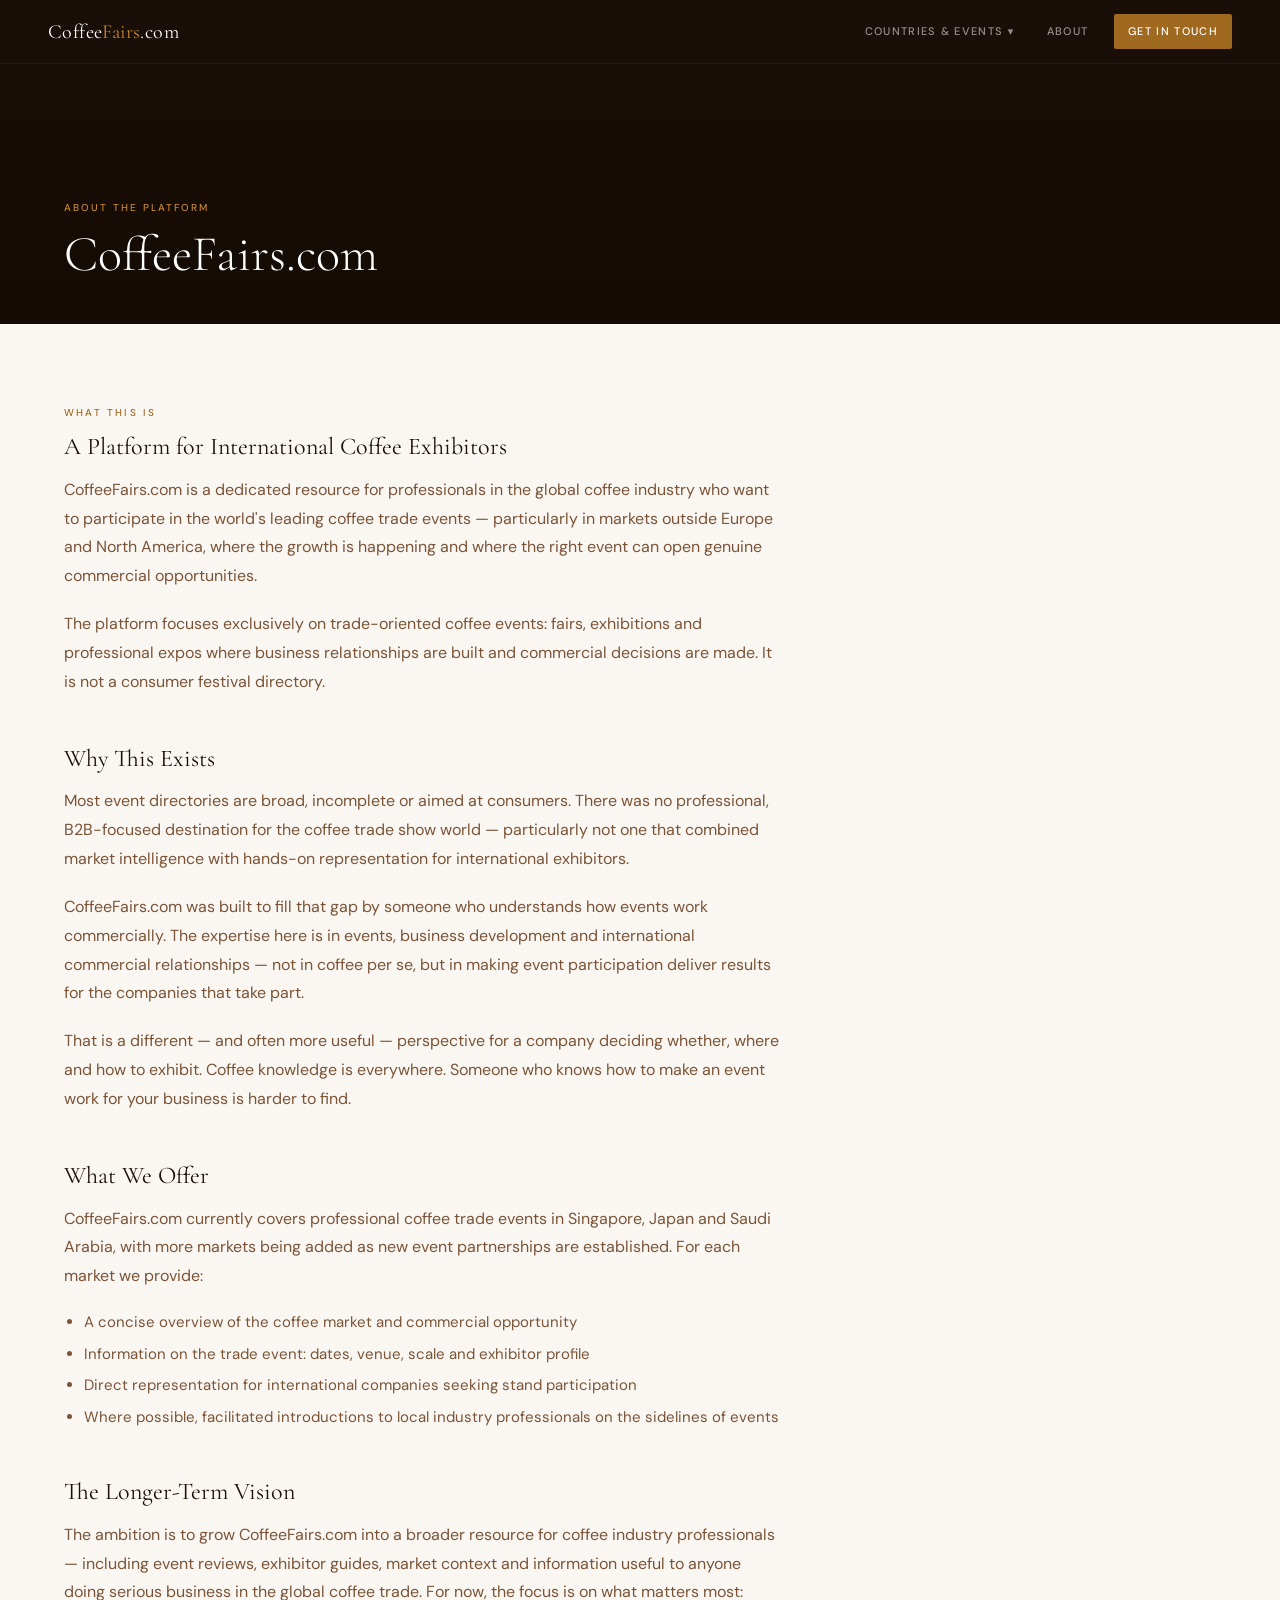
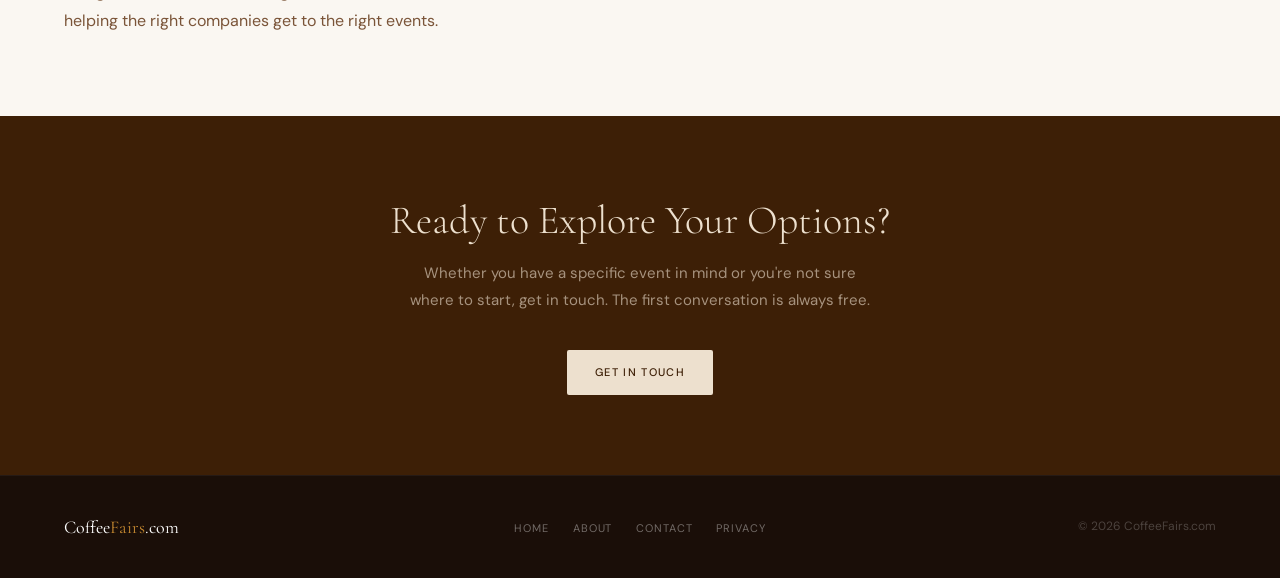
==== about.html @ 6b7633bc "Add files via upload" ====
<!DOCTYPE html>
<html lang="en">
<head>
  <meta charset="UTF-8">
  <meta name="viewport" content="width=device-width, initial-scale=1.0">
  <meta name="description" content="About CoffeeFairs.com — a platform connecting international companies with professional coffee trade shows across emerging markets.">
  <title>About — CoffeeFairs.com</title>
  <link rel="stylesheet" href="style.css">
</head>
<body>

  <nav class="nav">
    <a class="nav-logo" href="index.html">Coffee<span>Fairs</span>.com</a>
    <ul class="nav-links">
      <li class="nav-dropdown">
        <a href="#">Countries &amp; Events ▾</a>
        <ul class="nav-dropdown-menu">
          <li><a href="singapore.html">Singapore</a></li>
          <li><a href="japan.html">Japan</a></li>
          <li><a href="saudi-arabia.html">Saudi Arabia</a></li>
        </ul>
      </li>
      <li><a href="about.html">About</a></li>
      <li><a href="contact.html" class="nav-cta">Get in Touch</a></li>
    </ul>
  </nav>

  <div class="page-hero">
    <div class="page-hero-content">
      <div class="page-hero-label">About the Platform</div>
      <h1>CoffeeFairs.com</h1>
    </div>
  </div>

  <section class="section bg-cream">
    <div class="text-page">

      <div class="section-label">What This Is</div>
      <h2 class="section-title" style="margin-top:0;">A Platform for International Coffee Exhibitors</h2>
      <p>CoffeeFairs.com is a dedicated resource for professionals in the global coffee industry who want to participate in the world's leading coffee trade events — particularly in markets outside Europe and North America, where the growth is happening and where the right event can open genuine commercial opportunities.</p>
      <p>The platform focuses exclusively on trade-oriented coffee events: fairs, exhibitions and professional expos where business relationships are built and commercial decisions are made. It is not a consumer festival directory.</p>

      <h2>Why This Exists</h2>
      <p>Most event directories are broad, incomplete or aimed at consumers. There was no professional, B2B-focused destination for the coffee trade show world — particularly not one that combined market intelligence with hands-on representation for international exhibitors.</p>
      <p>CoffeeFairs.com was built to fill that gap by someone who understands how events work commercially. The expertise here is in events, business development and international commercial relationships — not in coffee per se, but in making event participation deliver results for the companies that take part.</p>
      <p>That is a different — and often more useful — perspective for a company deciding whether, where and how to exhibit. Coffee knowledge is everywhere. Someone who knows how to make an event work for your business is harder to find.</p>

      <h2>What We Offer</h2>
      <p>CoffeeFairs.com currently covers professional coffee trade events in Singapore, Japan and Saudi Arabia, with more markets being added as new event partnerships are established. For each market we provide:</p>
      <ul>
        <li>A concise overview of the coffee market and commercial opportunity</li>
        <li>Information on the trade event: dates, venue, scale and exhibitor profile</li>
        <li>Direct representation for international companies seeking stand participation</li>
        <li>Where possible, facilitated introductions to local industry professionals on the sidelines of events</li>
      </ul>

      <h2>The Longer-Term Vision</h2>
      <p>The ambition is to grow CoffeeFairs.com into a broader resource for coffee industry professionals — including event reviews, exhibitor guides, market context and information useful to anyone doing serious business in the global coffee trade. For now, the focus is on what matters most: helping the right companies get to the right events.</p>

    </div>
  </section>

  <section class="cta-band">
    <h2>Ready to Explore Your Options?</h2>
    <p>Whether you have a specific event in mind or you're not sure where to start, get in touch. The first conversation is always free.</p>
    <a href="contact.html" class="btn btn-cream">Get in Touch</a>
  </section>

  <footer class="footer">
    <a class="footer-logo" href="index.html">Coffee<span>Fairs</span>.com</a>
    <ul class="footer-links">
      <li><a href="index.html">Home</a></li>
      <li><a href="about.html">About</a></li>
      <li><a href="contact.html">Contact</a></li>
      <li><a href="privacy.html">Privacy</a></li>
    </ul>
    <p class="footer-copy">© 2026 CoffeeFairs.com</p>
  </footer>

</body>
</html>
---- style.css ----
/* =============================================
   CoffeeFairs.com — Shared Stylesheet
   ============================================= */

@import url('https://fonts.googleapis.com/css2?family=Cormorant+Garamond:ital,wght@0,300;0,400;0,500;1,300;1,400&family=DM+Sans:opsz,wght@9..40,300;9..40,400;9..40,500&display=swap');

:root {
  --nav:        #1A0E08;
  --cream:      #FAF7F2;
  --parchment:  #EDE0CE;
  --warm:       #F2E8D8;
  --gold:       #A06920;
  --gold-light: #C48830;
  --text:       #1C0F06;
  --muted:      #7A5438;
  --border:     #D8C8AE;
  --cta-bg:     #3D1F06;
  --white:      #FFFFFF;
  --nav-h:      64px;
}

*, *::before, *::after { box-sizing: border-box; margin: 0; padding: 0; }
html { scroll-behavior: smooth; }

body {
  font-family: 'DM Sans', system-ui, sans-serif;
  background: var(--cream);
  color: var(--text);
  font-size: 16px;
  line-height: 1.7;
  -webkit-font-smoothing: antialiased;
}

img { display: block; max-width: 100%; }
a { color: var(--gold); text-decoration: none; }
ul { list-style: none; }

/* ---- Typography ---- */
h1, h2, h3, h4 {
  font-family: 'Cormorant Garamond', Georgia, serif;
  font-weight: 400;
  line-height: 1.2;
  color: var(--text);
}
h1 { font-size: clamp(34px, 5vw, 60px); }
h2 { font-size: clamp(26px, 3.5vw, 40px); }
h3 { font-size: clamp(19px, 2.5vw, 26px); }
p  { color: var(--muted); line-height: 1.8; margin-bottom: 1.2rem; }
p:last-child { margin-bottom: 0; }

/* ---- Navigation ---- */
.nav {
  position: sticky; top: 0; z-index: 100;
  background: var(--nav);
  height: var(--nav-h);
  display: flex; align-items: center;
  padding: 0 48px;
  justify-content: space-between;
  border-bottom: 1px solid rgba(255,255,255,0.05);
}
.nav-logo {
  font-family: 'Cormorant Garamond', serif;
  font-size: 20px; font-weight: 400;
  color: #fff; letter-spacing: 0.02em;
}
.nav-logo span { color: var(--gold-light); }
.nav-links { display: flex; align-items: center; gap: 4px; }
.nav-links a {
  font-size: 11px; font-weight: 500;
  letter-spacing: 0.12em; text-transform: uppercase;
  color: rgba(255,255,255,0.55);
  padding: 8px 14px; display: block;
  transition: color 0.2s;
}
.nav-links a:hover { color: #fff; }
.nav-dropdown { position: relative; }
.nav-dropdown-menu {
  display: none; position: absolute;
  top: calc(100% + 4px); left: 0;
  background: var(--nav);
  border: 1px solid rgba(255,255,255,0.1);
  border-radius: 3px; min-width: 180px; overflow: hidden;
}
.nav-dropdown:hover .nav-dropdown-menu { display: block; }
.nav-dropdown-menu a {
  padding: 10px 18px;
  border-bottom: 1px solid rgba(255,255,255,0.06);
}
.nav-dropdown-menu a:last-child { border-bottom: none; }
.nav-cta {
  background: var(--gold) !important;
  color: #fff !important;
  border-radius: 2px;
  margin-left: 8px;
}
.nav-cta:hover { background: var(--gold-light) !important; }

/* ---- Buttons ---- */
.btn {
  display: inline-block;
  font-family: 'DM Sans', sans-serif;
  font-size: 11px; font-weight: 500;
  letter-spacing: 0.12em; text-transform: uppercase;
  padding: 13px 28px; border-radius: 2px;
  border: none; cursor: pointer;
  transition: all 0.2s;
}
.btn-gold { background: var(--gold); color: #fff; }
.btn-gold:hover { background: var(--gold-light); color: #fff; }
.btn-outline { background: transparent; color: rgba(255,255,255,0.75); border: 1px solid rgba(255,255,255,0.3); }
.btn-outline:hover { border-color: rgba(255,255,255,0.65); color: #fff; }
.btn-outline-dark { background: transparent; color: var(--gold); border: 1px solid var(--border); }
.btn-outline-dark:hover { border-color: var(--gold); }
.btn-cream { background: var(--parchment); color: var(--cta-bg); }
.btn-cream:hover { background: var(--warm); }

/* ---- Hero — Homepage ---- */
.hero {
  position: relative; height: 520px;
  display: flex; align-items: center; justify-content: center; text-align: center;
  overflow: hidden;
  background-color: var(--nav);
  background-image: url('images/hero.jpg');
  background-size: cover; background-position: center;
}
.hero::after {
  content: ''; position: absolute; inset: 0;
  background: linear-gradient(to bottom, rgba(20,10,4,0.42) 0%, rgba(20,10,4,0.68) 100%);
}
.hero-content {
  position: relative; z-index: 1;
  max-width: 740px; padding: 0 24px;
  animation: fadeUp 0.9s ease both;
}
.hero-eyebrow {
  font-size: 10px; font-weight: 500;
  letter-spacing: 0.22em; text-transform: uppercase;
  color: var(--gold-light); margin-bottom: 22px;
  display: flex; align-items: center; justify-content: center; gap: 14px;
}
.hero-eyebrow::before, .hero-eyebrow::after {
  content: ''; display: block; width: 32px; height: 1px; background: var(--gold);
}
.hero h1 { color: #fff; font-weight: 300; margin-bottom: 18px; }
.hero h1 em { font-style: italic; color: var(--gold-light); }
.hero-sub { font-size: 15px; color: rgba(255,255,255,0.6); margin-bottom: 36px; }
.hero-buttons { display: flex; gap: 14px; justify-content: center; flex-wrap: wrap; }

/* ---- Hero — Inner Pages ---- */
.page-hero {
  position: relative; height: 260px;
  display: flex; align-items: flex-end;
  padding: 40px 64px; overflow: hidden;
  background-color: var(--nav);
  background-size: cover; background-position: center;
}
.page-hero::after {
  content: ''; position: absolute; inset: 0;
  background: linear-gradient(to top, rgba(20,10,4,0.88) 0%, rgba(20,10,4,0.28) 100%);
}
.page-hero-content { position: relative; z-index: 1; }
.page-hero-label {
  font-size: 10px; font-weight: 500;
  letter-spacing: 0.2em; text-transform: uppercase;
  color: var(--gold-light); margin-bottom: 8px;
}
.page-hero h1 { color: #fff; font-weight: 300; font-size: clamp(30px, 4vw, 50px); }

/* ---- Section base ---- */
.section { padding: 80px 64px; }
.section-sm { padding: 56px 64px; }
.section-label {
  font-size: 10px; font-weight: 500;
  letter-spacing: 0.22em; text-transform: uppercase;
  color: var(--gold); margin-bottom: 12px;
}
.section-title { margin-bottom: 16px; }
.section-sub {
  font-size: 15px; color: var(--muted);
  line-height: 1.8; max-width: 560px; margin-bottom: 48px;
}
.bg-parchment { background: var(--parchment); }
.bg-warm      { background: var(--warm); }
.bg-white     { background: var(--white); }
.bg-dark      { background: var(--cta-bg); }
.bg-nav       { background: var(--nav); }
.bg-cream     { background: var(--cream); }

/* ---- Homepage intro grid ---- */
.intro-grid {
  display: grid; grid-template-columns: 1fr 1fr;
  gap: 80px; align-items: start;
}
.intro-text h2 { margin-bottom: 20px; }
.intro-pillars { display: flex; flex-direction: column; gap: 28px; padding-top: 6px; }
.pillar { display: flex; gap: 20px; align-items: flex-start; }
.pillar-num {
  font-family: 'Cormorant Garamond', serif;
  font-size: 40px; font-weight: 300;
  color: var(--border); line-height: 1;
  flex-shrink: 0; width: 44px;
}
.pillar-text h4 {
  font-size: 15px; font-weight: 500;
  font-family: 'DM Sans', sans-serif;
  color: var(--text); margin-bottom: 5px;
}
.pillar-text p { font-size: 13.5px; margin: 0; }

/* ---- Cards ---- */
.cards-grid {
  display: grid; grid-template-columns: repeat(3, 1fr);
  gap: 24px; margin-top: 8px;
}
.card {
  background: var(--white);
  border: 1px solid var(--border);
  border-radius: 3px; overflow: hidden;
  transition: transform 0.25s, box-shadow 0.25s;
  text-decoration: none; display: block;
}
.card:hover {
  transform: translateY(-4px);
  box-shadow: 0 16px 40px rgba(28,15,6,0.1);
}
.card-image {
  width: 100%; height: 200px;
  object-fit: cover; display: block;
  background: linear-gradient(135deg, var(--warm) 0%, var(--border) 100%);
}
.card-body { padding: 24px; }
.card-label {
  font-size: 10px; font-weight: 500;
  letter-spacing: 0.18em; text-transform: uppercase;
  color: var(--gold); margin-bottom: 6px;
}
.card-title {
  font-family: 'Cormorant Garamond', serif;
  font-size: 22px; font-weight: 400;
  color: var(--text); margin-bottom: 10px;
}
.card-desc { font-size: 13.5px; color: var(--muted); line-height: 1.65; margin-bottom: 18px; }
.card-link {
  font-size: 11px; font-weight: 500;
  letter-spacing: 0.1em; text-transform: uppercase;
  color: var(--gold); display: inline-flex; align-items: center; gap: 6px;
}
.card-link::after { content: '→'; transition: transform 0.2s; }
.card:hover .card-link::after { transform: translateX(4px); }

/* ---- About strip ---- */
.about-strip { display: grid; grid-template-columns: 1fr 1fr; }
.about-strip-left {
  background: var(--parchment);
  padding: 72px 64px;
  border-right: 1px solid var(--border);
}
.about-strip-left p { font-size: 15px; max-width: 440px; margin-bottom: 32px; }
.about-strip-right {
  background: var(--warm);
  padding: 72px 64px;
  display: flex; flex-direction: column; justify-content: center;
}
.about-strip-right blockquote {
  font-family: 'Cormorant Garamond', serif;
  font-size: 22px; font-weight: 300; font-style: italic;
  color: var(--muted); line-height: 1.65;
  border-left: 2px solid var(--gold);
  padding-left: 24px;
}

/* ---- CTA band ---- */
.cta-band { background: var(--cta-bg); padding: 80px 64px; text-align: center; }
.cta-band h2 { color: var(--parchment); font-weight: 300; margin-bottom: 16px; }
.cta-band p {
  color: rgba(237,224,206,0.6); font-size: 15px;
  margin-bottom: 36px; max-width: 460px;
  margin-left: auto; margin-right: auto;
}

/* ---- Country page content ---- */
.content-layout {
  display: grid;
  grid-template-columns: 1fr 340px;
  gap: 64px;
  align-items: start;
}
.content-body h2 { margin-top: 48px; margin-bottom: 16px; }
.content-body h2:first-child { margin-top: 0; }
.content-sidebar { position: sticky; top: calc(var(--nav-h) + 24px); }

.event-box {
  background: var(--white);
  border: 1px solid var(--border);
  border-radius: 3px;
  overflow: hidden;
}
.event-box-header {
  background: var(--nav);
  padding: 24px 28px;
  display: flex; justify-content: space-between; align-items: flex-start;
  gap: 16px;
}
.event-box-title {
  font-family: 'Cormorant Garamond', serif;
  font-size: 22px; font-weight: 400;
  color: #fff; line-height: 1.3;
}
.event-badge {
  background: var(--gold); color: #fff;
  font-size: 10px; font-weight: 600;
  letter-spacing: 0.1em; text-transform: uppercase;
  padding: 5px 12px; border-radius: 2px;
  white-space: nowrap; flex-shrink: 0;
}
.event-box-body { padding: 24px 28px; }
.event-meta { margin-bottom: 20px; display: flex; flex-direction: column; gap: 8px; }
.event-meta-item {
  font-size: 13px; color: var(--muted);
  display: flex; gap: 10px;
}
.event-meta-item strong { color: var(--text); font-weight: 500; min-width: 58px; }
.why-list { padding: 0; margin: 16px 0 24px; }
.why-list li {
  font-size: 13.5px; color: var(--muted);
  padding: 8px 0; border-bottom: 1px solid var(--border);
  display: flex; align-items: flex-start; gap: 10px;
  margin-bottom: 0;
}
.why-list li:last-child { border-bottom: none; }
.why-list li::before { content: '✓'; color: var(--gold); font-weight: 700; flex-shrink: 0; }

/* ---- Forms ---- */
.form-grid { display: grid; grid-template-columns: 1fr 1fr; gap: 72px; align-items: start; }
.form-intro .section-title { margin-bottom: 16px; }
.form-intro p { font-size: 15px; max-width: 380px; }
form { display: flex; flex-direction: column; gap: 14px; }
.form-row { display: grid; grid-template-columns: 1fr 1fr; gap: 14px; }
.form-group { display: flex; flex-direction: column; gap: 6px; }
label {
  font-size: 10px; font-weight: 500;
  letter-spacing: 0.12em; text-transform: uppercase;
  color: var(--text);
}
input, select, textarea {
  font-family: 'DM Sans', sans-serif;
  font-size: 14px; color: var(--text);
  background: var(--white);
  border: 1px solid var(--border);
  border-radius: 2px;
  padding: 11px 15px;
  width: 100%; outline: none;
  transition: border-color 0.2s;
  -webkit-appearance: none;
}
input:focus, select:focus, textarea:focus { border-color: var(--gold); }
textarea { min-height: 110px; resize: vertical; }

/* ---- Footer ---- */
.footer {
  background: var(--nav);
  padding: 36px 64px;
  display: grid;
  grid-template-columns: 1fr auto 1fr;
  align-items: center; gap: 32px;
  border-top: 1px solid rgba(255,255,255,0.05);
}
.footer-logo {
  font-family: 'Cormorant Garamond', serif;
  font-size: 18px; color: #fff; text-decoration: none;
}
.footer-logo span { color: var(--gold-light); }
.footer-links { display: flex; gap: 24px; justify-content: center; }
.footer-links a {
  font-size: 11px; color: rgba(255,255,255,0.38);
  letter-spacing: 0.08em; text-transform: uppercase;
  transition: color 0.2s;
}
.footer-links a:hover { color: rgba(255,255,255,0.7); }
.footer-copy { font-size: 12px; color: rgba(255,255,255,0.22); text-align: right; }

/* ---- Text pages (About, Privacy) ---- */
.text-page { max-width: 720px; }
.text-page h2 { font-size: 24px; margin-top: 48px; margin-bottom: 14px; }
.text-page h2:first-child { margin-top: 0; }
.text-page ul {
  list-style: disc; padding-left: 20px;
  margin-bottom: 1.2rem;
}
.text-page ul li { color: var(--muted); font-size: 15px; margin-bottom: 6px; }

/* ---- Animations ---- */
@keyframes fadeUp {
  from { opacity: 0; transform: translateY(18px); }
  to   { opacity: 1; transform: translateY(0); }
}
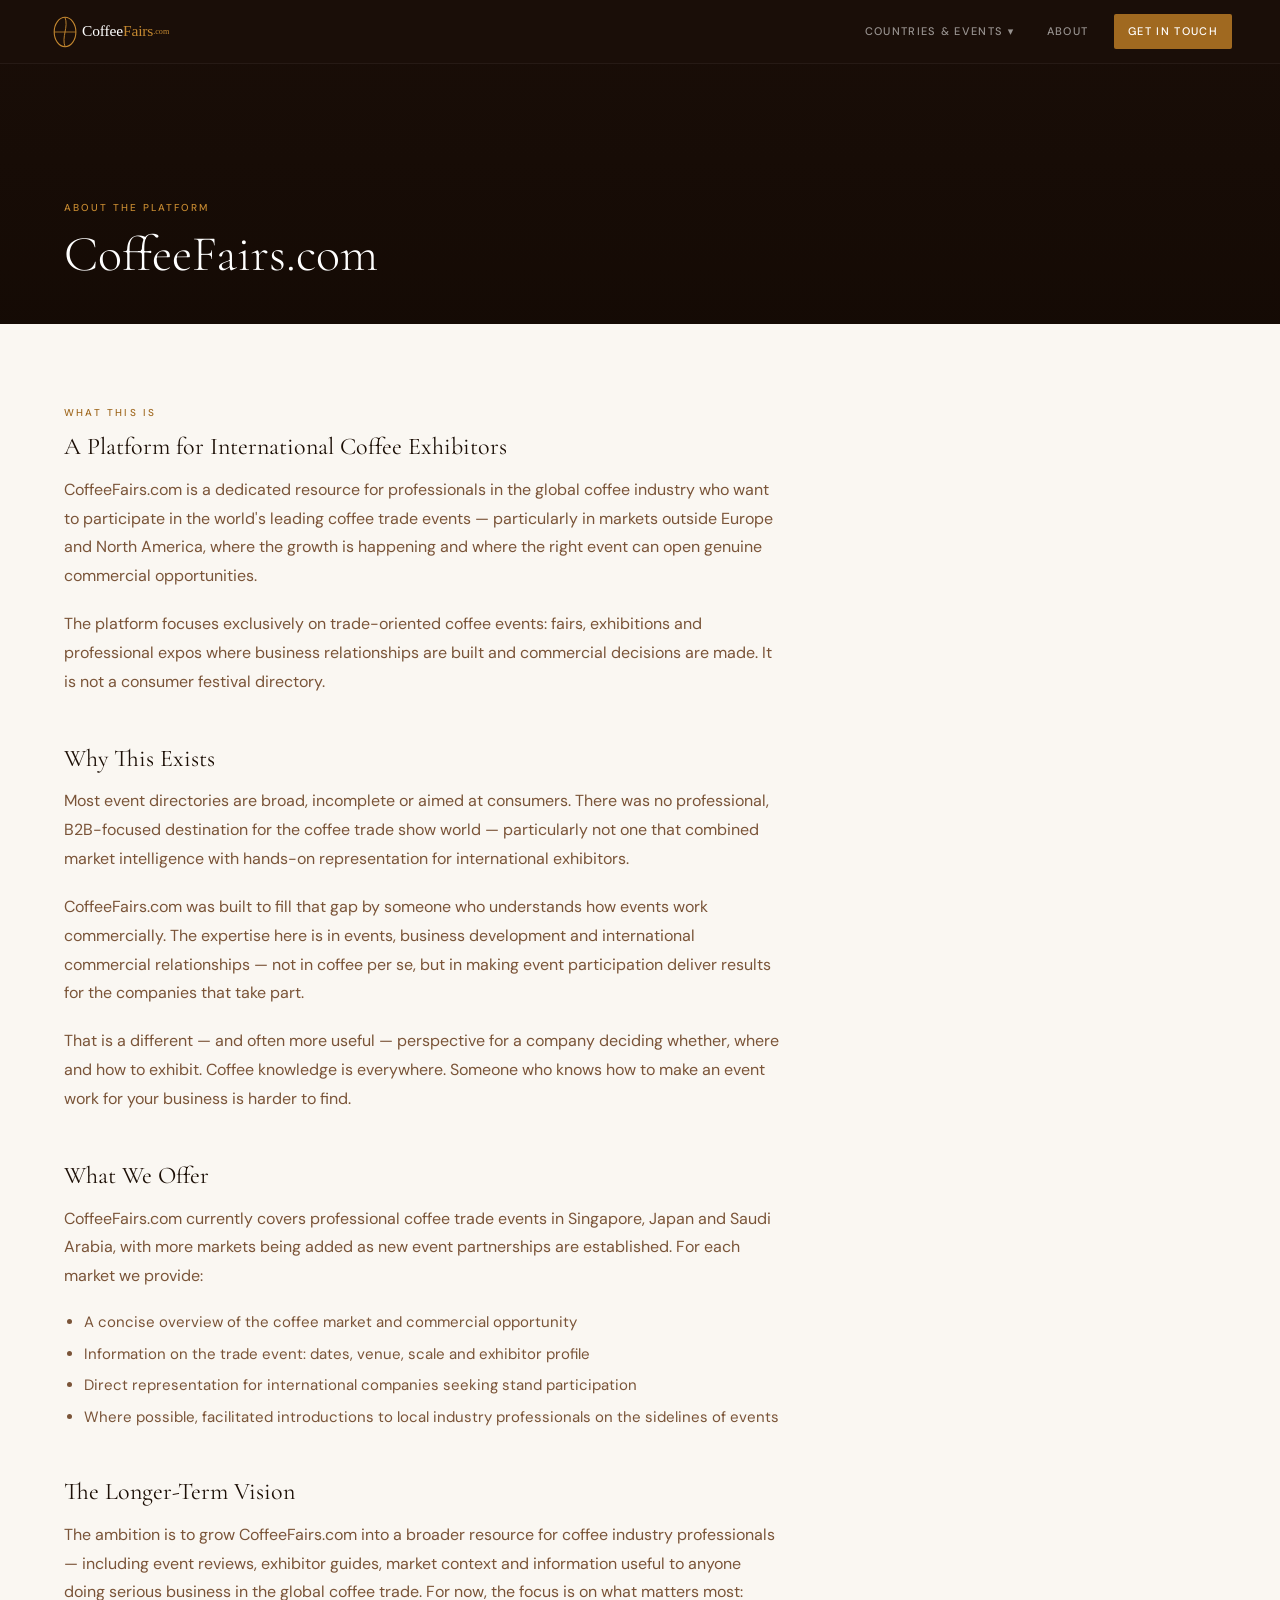
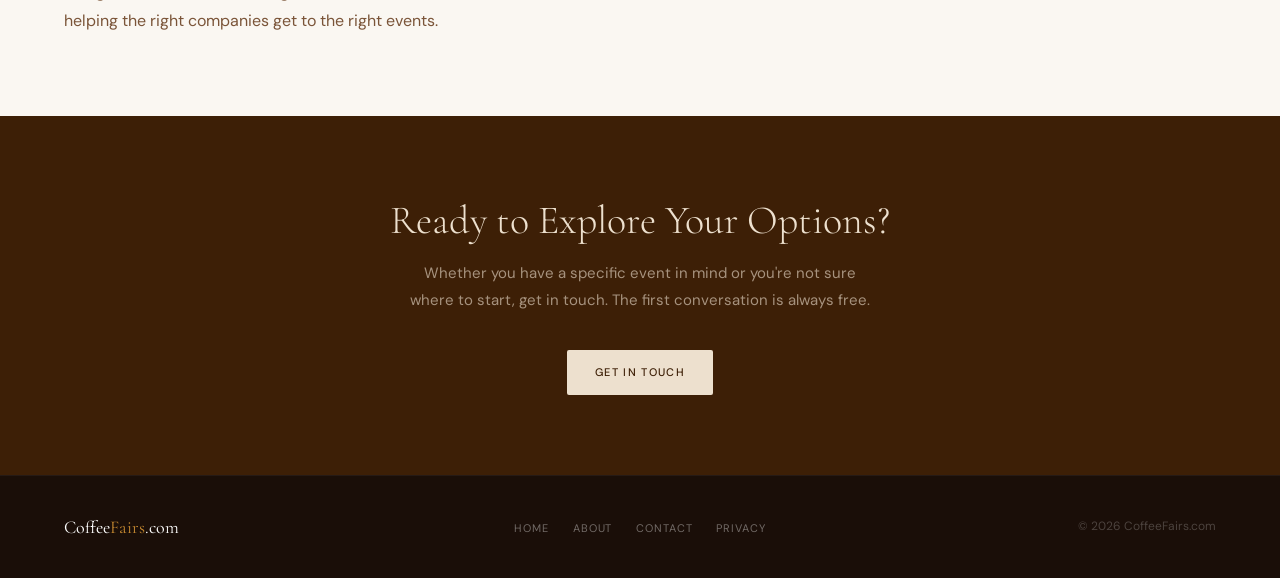
==== commit 824752a8: "Add files via upload" ====
--- a/about.html
+++ b/about.html
@@ -3,6 +3,8 @@
 <head>
   <meta charset="UTF-8">
   <meta name="viewport" content="width=device-width, initial-scale=1.0">
+  <link rel="icon" type="image/svg+xml" href="favicon.svg">
+  <link rel="icon" type="image/png" href="favicon.png">
   <meta name="description" content="About CoffeeFairs.com — a platform connecting international companies with professional coffee trade shows across emerging markets.">
   <title>About — CoffeeFairs.com</title>
   <link rel="stylesheet" href="style.css">
@@ -10,7 +12,7 @@
 <body>
 
   <nav class="nav">
-    <a class="nav-logo" href="index.html">Coffee<span>Fairs</span>.com</a>
+    <a class="nav-logo" href="index.html"><img src="logo.svg" alt="CoffeeFairs.com" height="34" style="display:block;"></a>
     <ul class="nav-links">
       <li class="nav-dropdown">
         <a href="#">Countries &amp; Events ▾</a>
--- a/style.css
+++ b/style.css
@@ -81,7 +81,7 @@
   border: 1px solid rgba(255,255,255,0.1);
   border-radius: 3px; min-width: 180px; overflow: hidden;
 }
-.nav-dropdown:hover .nav-dropdown-menu { display: block; }
+.nav-dropdown.open .nav-dropdown-menu { display: block; }
 .nav-dropdown-menu a {
   padding: 10px 18px;
   border-bottom: 1px solid rgba(255,255,255,0.06);
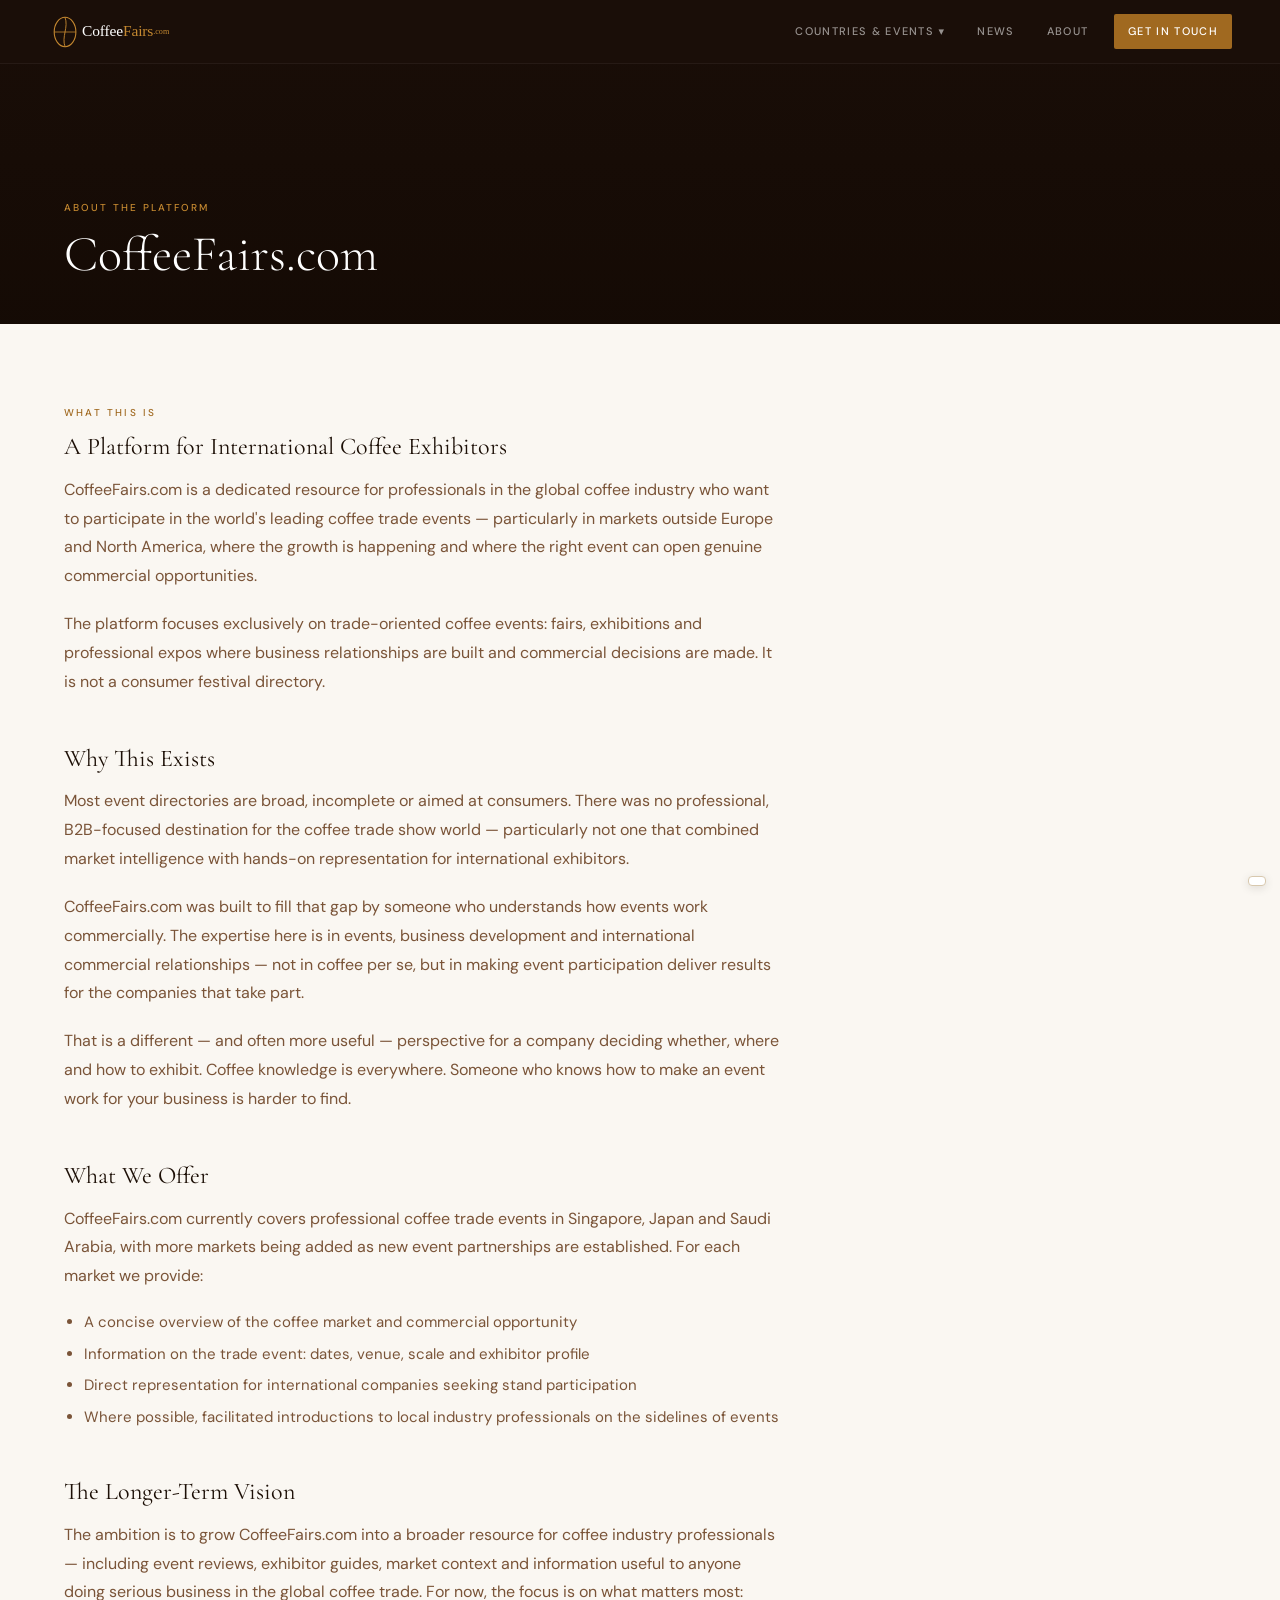
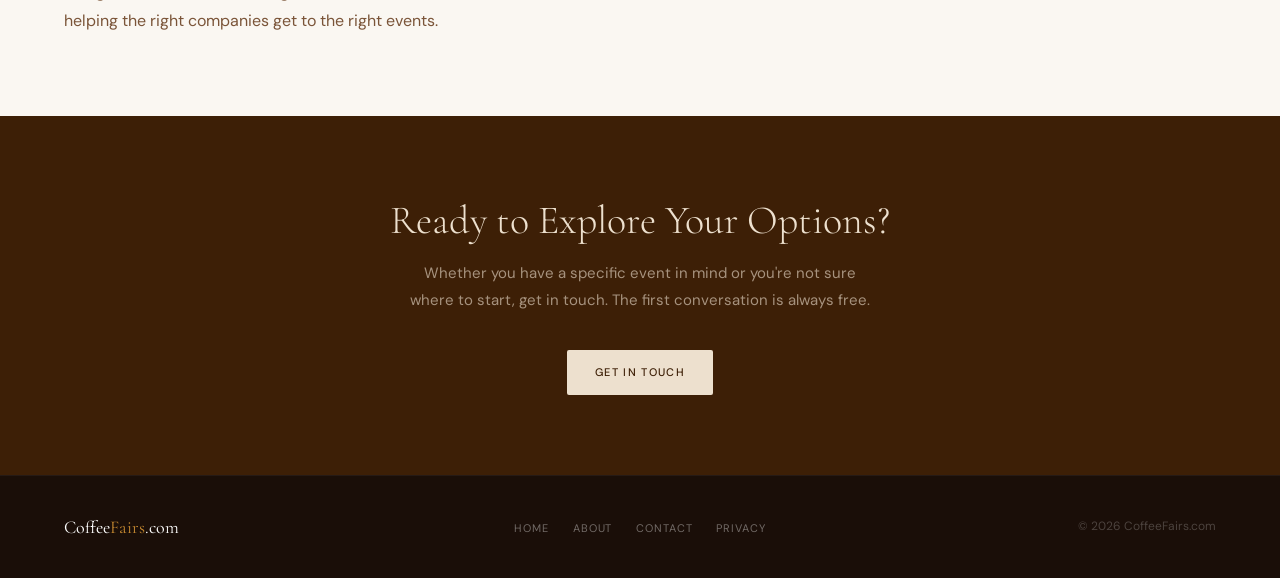
==== commit d79cf508: "Add files via upload" ====
--- a/about.html
+++ b/about.html
@@ -17,11 +17,13 @@
       <li class="nav-dropdown">
         <a href="#">Countries &amp; Events ▾</a>
         <ul class="nav-dropdown-menu">
+          <li><a href="italy.html">Italy</a></li>
           <li><a href="singapore.html">Singapore</a></li>
           <li><a href="japan.html">Japan</a></li>
           <li><a href="saudi-arabia.html">Saudi Arabia</a></li>
         </ul>
       </li>
+      <li><a href="news.html">News</a></li>
       <li><a href="about.html">About</a></li>
       <li><a href="contact.html" class="nav-cta">Get in Touch</a></li>
     </ul>
@@ -79,5 +81,20 @@
     <p class="footer-copy">© 2026 CoffeeFairs.com</p>
   </footer>
 
+  <!-- Google Translate widget -->
+  <div id="google_translate_element" style="position:fixed; bottom:14px; right:14px; z-index:200; background:#fff; border:1px solid #D8C8AE; border-radius:4px; padding:4px 8px; box-shadow:0 2px 10px rgba(28,15,6,0.12);"></div>
+  <script type="text/javascript">
+    function googleTranslateElementInit() {
+      new google.translate.TranslateElement({
+        pageLanguage: 'en',
+        includedLanguages: 'es,pt,ar,it,nl,fr,de,zh-CN,ja',
+        layout: google.translate.TranslateElement.InlineLayout.SIMPLE,
+        autoDisplay: false
+      }, 'google_translate_element');
+    }
+  </script>
+  <script type="text/javascript" src="https://translate.google.com/translate_a/element.js?cb=googleTranslateElementInit"></script>
+
+  <script src="nav.js"></script>
 </body>
 </html>
--- a/style.css
+++ b/style.css
@@ -81,6 +81,7 @@
   border: 1px solid rgba(255,255,255,0.1);
   border-radius: 3px; min-width: 180px; overflow: hidden;
 }
+.nav-dropdown:hover .nav-dropdown-menu,
 .nav-dropdown.open .nav-dropdown-menu { display: block; }
 .nav-dropdown-menu a {
   padding: 10px 18px;
@@ -394,3 +395,129 @@
   from { opacity: 0; transform: translateY(18px); }
   to   { opacity: 1; transform: translateY(0); }
 }
+
+/* =============================================
+   RESPONSIVE — TABLET
+   ============================================= */
+@media (max-width: 900px) {
+  .nav { padding: 0 24px; }
+  .section, .section-sm { padding: 56px 32px; }
+  .cta-band { padding: 56px 32px; }
+
+  /* Stack two-column layouts */
+  .intro-grid { grid-template-columns: 1fr; gap: 40px; }
+  .content-layout { grid-template-columns: 1fr; gap: 40px; }
+  .content-sidebar { position: static; }
+  .form-grid { grid-template-columns: 1fr; gap: 40px; }
+  .about-strip { grid-template-columns: 1fr; }
+  .about-strip-left, .about-strip-right { padding: 48px 32px; }
+  .about-strip-left { border-right: none; border-bottom: 1px solid var(--border); }
+
+  /* Cards: 1 column on tablet */
+  .cards-grid { grid-template-columns: 1fr; gap: 20px; }
+  .card-image { height: 180px; }
+
+  .hero { height: auto; min-height: 440px; padding: 80px 0; }
+}
+
+/* =============================================
+   RESPONSIVE — MOBILE
+   ============================================= */
+@media (max-width: 600px) {
+  body { font-size: 15px; }
+
+  /* NAV becomes a centered, wrapping bar */
+  .nav {
+    height: auto;
+    flex-direction: column;
+    padding: 14px 16px;
+    gap: 12px;
+    position: relative;
+  }
+  .nav-logo img { height: 28px !important; }
+  .nav-links {
+    flex-wrap: wrap;
+    justify-content: center;
+    gap: 2px;
+    width: 100%;
+  }
+  .nav-links a { padding: 7px 10px; font-size: 10px; }
+  .nav-cta { margin-left: 0; margin-top: 4px; }
+
+  /* Dropdown: show inline on tap, full width */
+  .nav-dropdown-menu {
+    position: static;
+    width: 100%;
+    margin-top: 4px;
+    min-width: 0;
+  }
+  .nav-dropdown.open .nav-dropdown-menu { display: block; }
+
+  /* Sections tighter */
+  .section, .section-sm { padding: 44px 20px; }
+  .cta-band { padding: 48px 20px; }
+
+  /* Headings scale down */
+  h1 { font-size: clamp(28px, 8vw, 38px); }
+  h2 { font-size: clamp(24px, 6vw, 30px); }
+
+  /* HERO */
+  .hero { min-height: 380px; padding: 56px 0; }
+  .hero-content { padding: 0 20px; }
+  .hero h1 { font-size: 30px; }
+  .hero-sub { font-size: 14px; }
+  .hero-buttons { flex-direction: column; gap: 10px; }
+  .hero-buttons .btn { width: 100%; text-align: center; }
+
+  /* PAGE HERO (inner pages) */
+  .page-hero { height: 180px; padding: 24px 20px; }
+
+  /* INTRO pillars stack cleanly */
+  .intro-grid { gap: 32px; }
+  .pillar { gap: 14px; }
+  .pillar-num { font-size: 32px; width: 36px; }
+
+  /* CARDS full width, taller images */
+  .cards-grid { gap: 18px; }
+  .card-image { height: 200px; }
+  .card-body { padding: 20px; }
+
+  /* ABOUT STRIP */
+  .about-strip-left, .about-strip-right { padding: 40px 20px; }
+  .about-strip-left .section-title { font-size: 26px; }
+
+  /* MARKETS WE COVER list spacing */
+  .about-strip-right { gap: 16px !important; }
+
+  /* CONTENT pages (country) */
+  .content-body h2 { margin-top: 36px; }
+  .event-box-header { padding: 18px 20px; }
+  .event-box-title { font-size: 18px; }
+  .event-box-body { padding: 18px 20px; }
+
+  /* FORMS */
+  .form-row { grid-template-columns: 1fr; gap: 14px; }
+  input, select, textarea { font-size: 16px; } /* 16px prevents iOS zoom */
+
+  /* FOOTER stacks */
+  .footer {
+    grid-template-columns: 1fr;
+    text-align: center;
+    gap: 18px;
+    padding: 28px 20px;
+  }
+  .footer-links { flex-wrap: wrap; justify-content: center; gap: 14px 20px; }
+  .footer-copy { text-align: center; }
+
+  /* TEXT pages */
+  .text-page h2 { font-size: 21px; margin-top: 36px; }
+
+  /* CTA buttons full width on mobile */
+  .cta-band .btn { width: 100%; max-width: 280px; }
+}
+
+/* Very small phones */
+@media (max-width: 360px) {
+  .nav-links a { font-size: 9px; padding: 6px 7px; }
+  .hero h1 { font-size: 26px; }
+}
